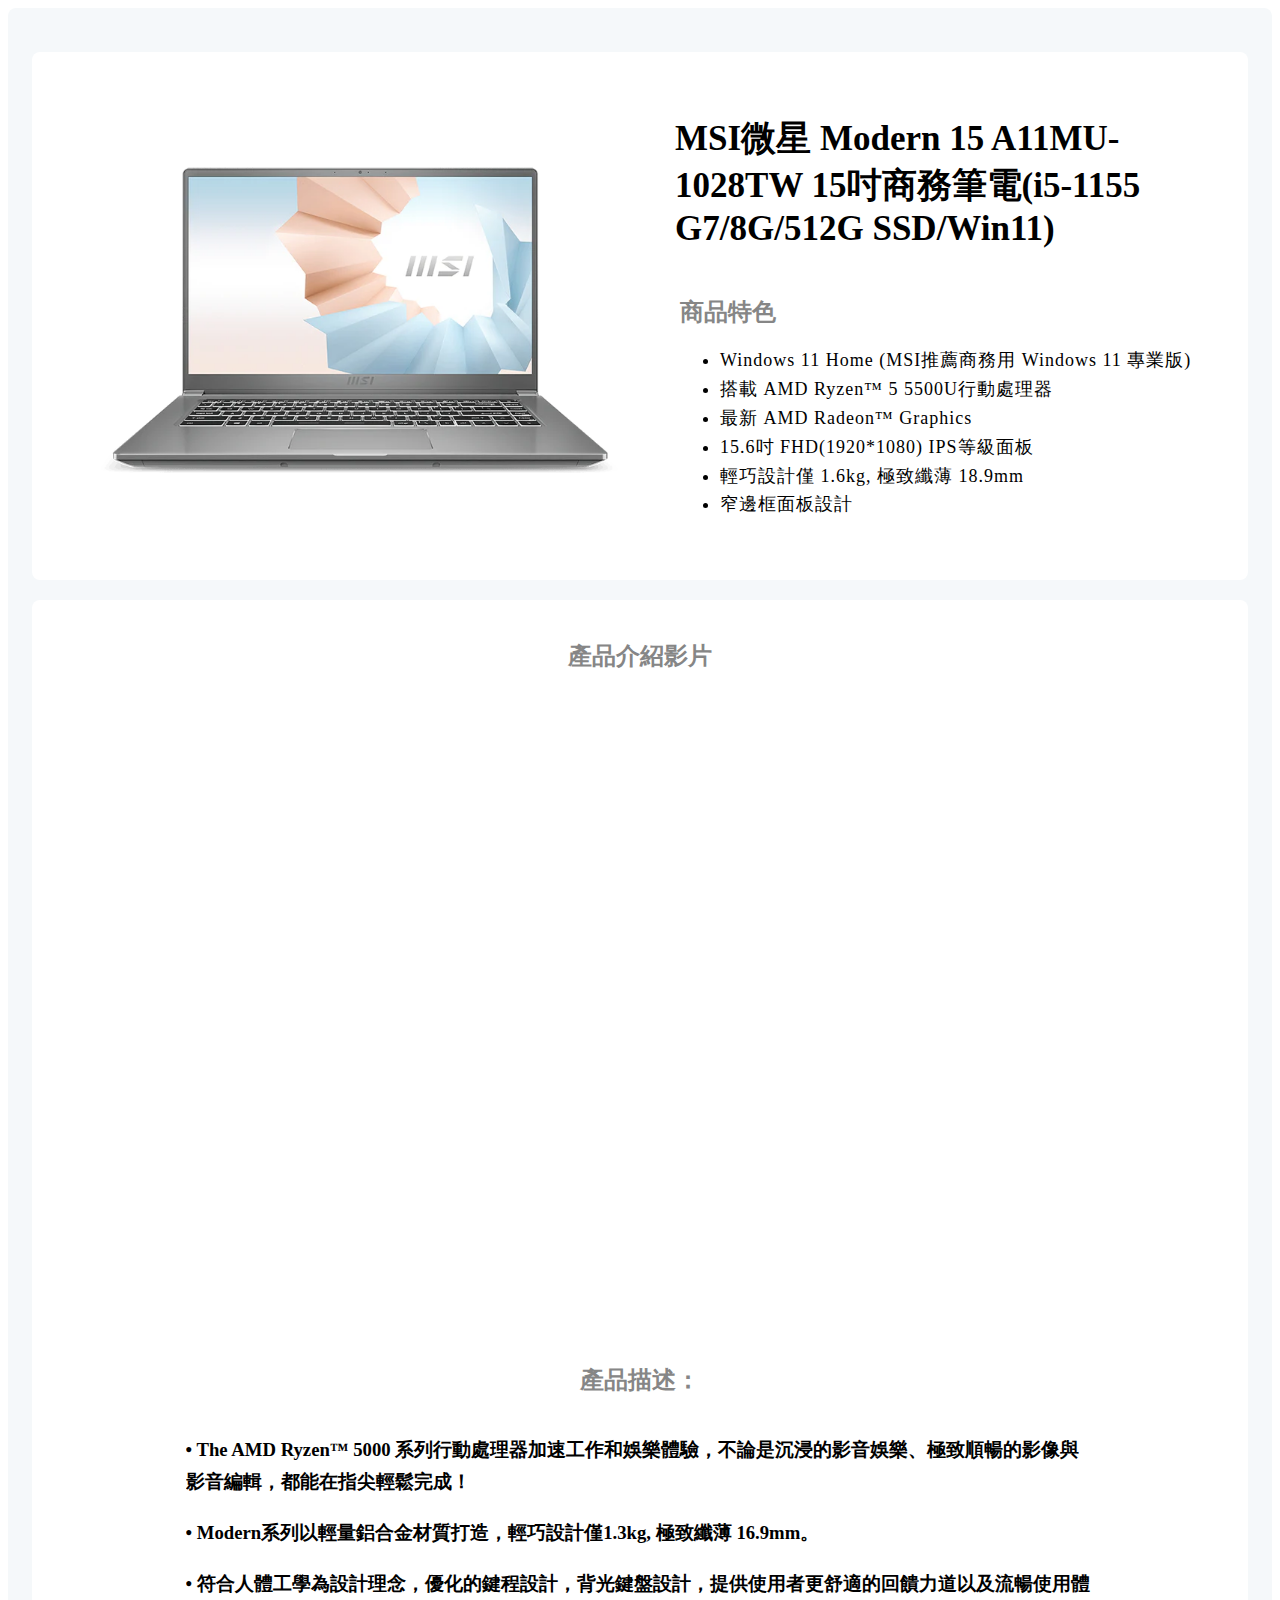
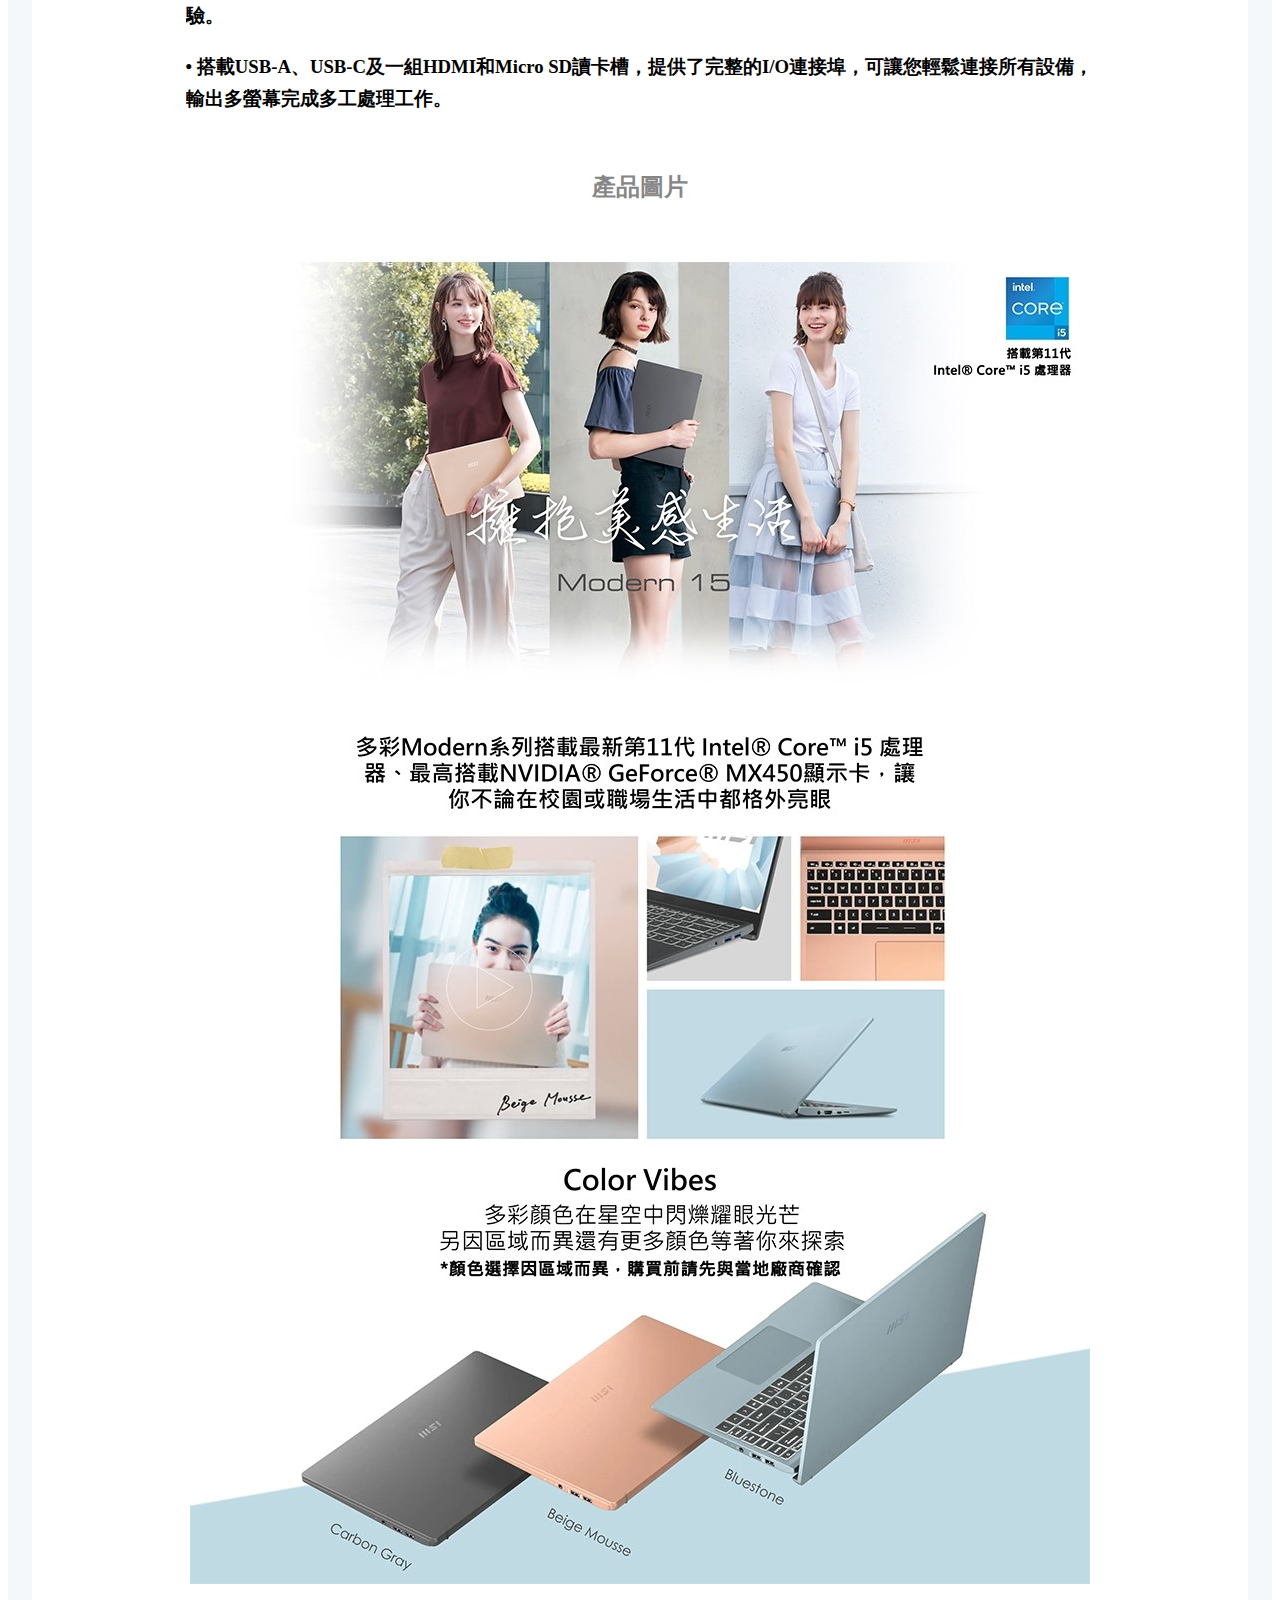
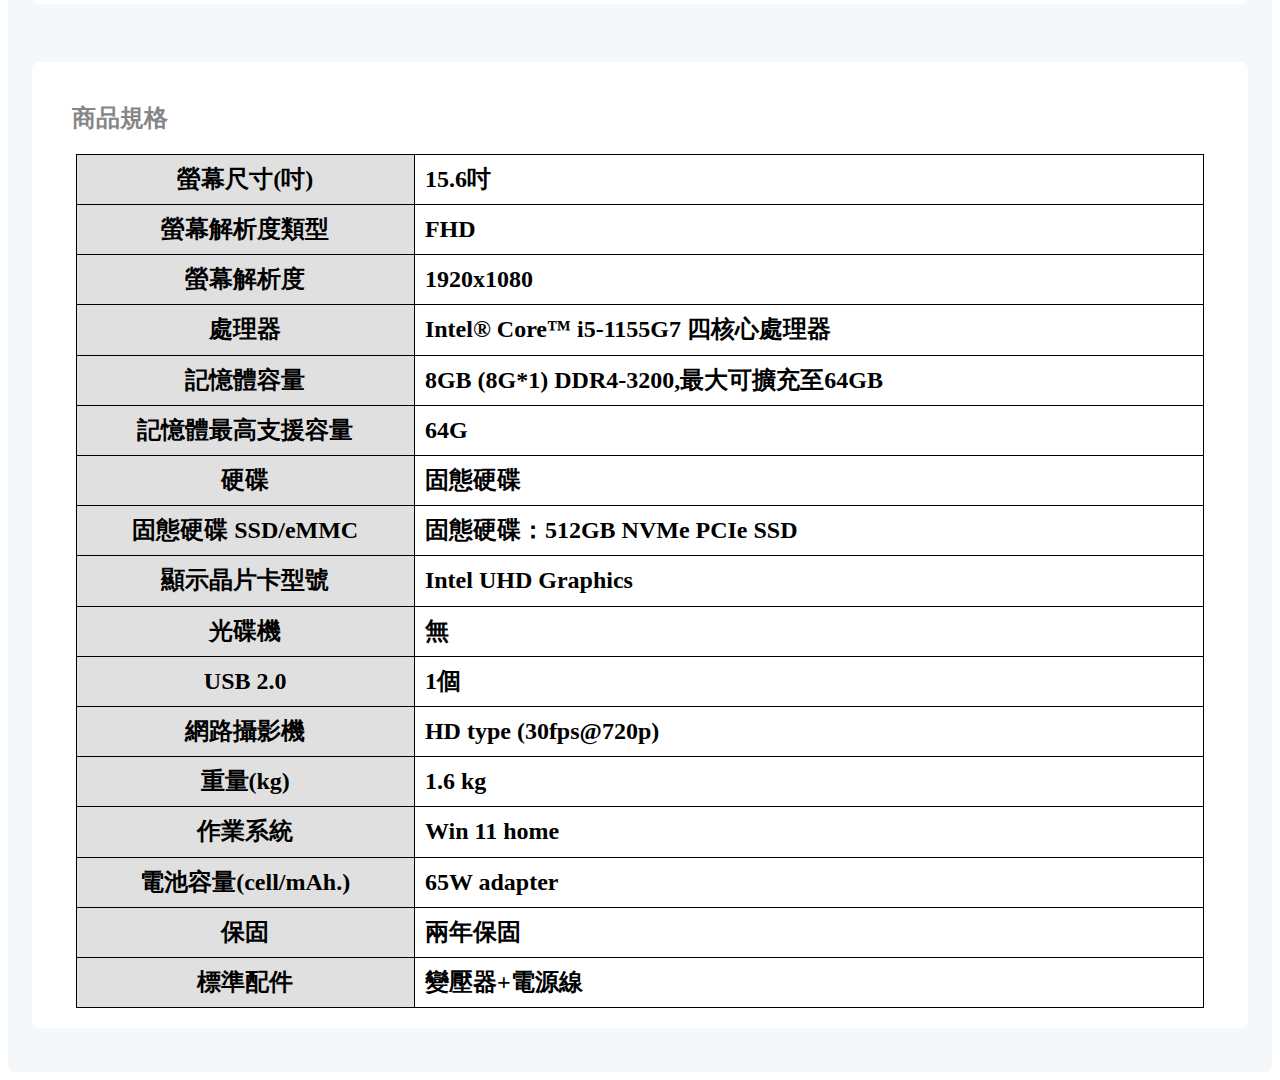
==== website_Test/index.html @ 8d3bd8da "Rename website_test.html to index.html" ====
<!DOCTYPE html>
<html lang="en">
<head>
    <meta charset="UTF-8">
    <meta http-equiv="X-UA-Compatible" content="IE=edge">
    <meta name="viewport" content="width=device-width, initial-scale=1.0">
    <title>Document</title>
    <link rel="stylesheet" href="ProductItemPage.css" >
    <link rel="stylesheet" href="ProductDescription.css">
    <link rel="stylesheet" href="ProductDetail.css">
</head>
<body>
    <div class="ProductItemPage__pageWrap">
        <div class="ProductItemPage__contentWrap">
            <div class="ProductItemPage__productInfoWrap">
                <div class="ProuctItemPage__leftInfoWrap">
                    <img src="img/msiComputer.jpg">                    
                </div>
                <div class="ProductItemPage__rightInfoWrap">
                    <div>
                        <h1 class="ProductDescription__Title"> MSI微星 Modern 15 A11MU-1028TW 15吋商務筆電(i5-1155 G7/8G/512G SSD/Win11)</h1>
                    </div>
                    <div class="ProductDescription__info">
                        <h2> 商品特色 </h2>
                        <ul>
                            <li>Windows 11 Home (MSI推薦商務用 Windows 11 專業版)</li>
                            <li>搭載 AMD Ryzen™ 5 5500U行動處理器</li>
                            <li>最新 AMD Radeon™ Graphics</li>
                            <li>15.6吋 FHD(1920*1080) IPS等級面板</li>
                            <li>輕巧設計僅 1.6kg, 極致纖薄 18.9mm</li>
                            <li>窄邊框面板設計</li>
                        </ul>
                    </div>
                </div>
            </div>
            <div class="ProductDetail">
                <!--產品介紹影片-->
                <div class="ProductDetail__pictureWrap">
                    <h2>產品介紹影片</h2>
                    <iframe width="1120" height="630" src="https://www.youtube.com/embed/jffWOtQJmJY" title="YouTube video player" frameborder="0" allow="accelerometer; autoplay; clipboard-write; encrypted-media; gyroscope; picture-in-picture" allowfullscreen></iframe>
                </div>
                <br>
                <!--產品描述-->
                <div class="ProductDetail__pictureWrap">
                    <h2>產品描述：</h2>
                    <div style="margin: auto; width: 80%; overflow: hidden; line-height: 200%;">
                        <h3>&bull; The AMD Ryzen™ 5000 系列行動處理器加速工作和娛樂體驗，不論是沉浸的影音娛樂、極致順暢的影像與影音編輯，都能在指尖輕鬆完成！</h3>
                        <h3>&bull; Modern系列以輕量鋁合金材質打造，輕巧設計僅1.3kg, 極致纖薄 16.9mm。</h3>                        
                        <h3>&bull; 符合人體工學為設計理念，優化的鍵程設計，背光鍵盤設計，提供使用者更舒適的回饋力道以及流暢使用體驗。</h3>                        
                        <h3>&bull; 搭載USB-A、USB-C及一組HDMI和Micro SD讀卡槽，提供了完整的I/O連接埠，可讓您輕鬆連接所有設備，輸出多螢幕完成多工處理工作。</h3>
                    </div>
                </div>
                <br>
                <!--產品圖片-->
                <div class="ProductDetail__pictureWrap">
                    <h2>產品圖片</h2>
                    <img src="img/ProductImage.jpg" alt="">
                </div>
            </div>
            <br>
            <!--商品規格-->
            <div class="ProductDetail">
                <div style="padding: 0px 20px;">
                    <h2>商品規格</h2>
                </div>
                <table>
                    <colgroup>
                        <col span="1" style="background-color:rgb(224, 224, 224)">
                    </colgroup>
                    <tbody>
                        <tr>
                            <th>螢幕尺寸(吋)</th>
                            <td>15.6吋</td>
                        </tr>
                        <tr>
                            <th>螢幕解析度類型</th>
                            <td>FHD</td>
                        </tr>
                        <tr>
                            <th>螢幕解析度</th>
                            <td>1920x1080</td>
                        </tr>
                        <tr>
                            <th>處理器</th>
                            <td>Intel® Core™ i5-1155G7 四核心處理器</td>
                        </tr>
                        <tr>
                            <th>記憶體容量</th>
                            <td>8GB (8G*1) DDR4-3200,最大可擴充至64GB</td>
                        </tr>
                        <tr>
                            <th>記憶體最高支援容量</th>
                            <td>64G</td>
                        </tr>
                        <tr>
                            <th>硬碟</th>
                            <td>固態硬碟</td>
                        </tr>
                        <tr>
                            <th>固態硬碟 SSD/eMMC</th>
                            <td>固態硬碟：512GB NVMe PCIe SSD</td>
                        </tr>
                        <tr>
                            <th>顯示晶片卡型號</th>
                            <td>Intel UHD Graphics</td>
                        </tr>
                        <tr>
                            <th>光碟機</th>
                            <td>無</td>
                        </tr>
                        <tr>
                            <th>USB 2.0</th>
                            <td>1個</td>
                        </tr>
                        <tr>
                            <th>網路攝影機</th>
                            <td>HD type (30fps@720p)</td>
                        </tr>
                        <tr>
                            <th>重量(kg)</th>
                            <td>1.6 kg</td>
                        </tr>
                        <tr>
                            <th>作業系統</th>
                            <td>Win 11 home</td>
                        </tr>
                        <tr>
                            <th>電池容量(cell/mAh.)</th>
                            <td>65W adapter</td>
                        </tr>
                        <tr>
                            <th>保固</th>
                            <td>兩年保固</td>
                        </tr>
                        <tr>
                            <th>標準配件</th>
                            <td>變壓器+電源線</td>
                        </tr>
                    </tbody>
                </table>
            </div>
        </div>
    </div>
</body>
</html>
---- website_Test/ProductItemPage.css ----
.ProductItemPage__pageWrap {
    margin: 0;
    padding: 24px;
    background-color: #f5f8fa;
}
.ProductItemPage__contentWrap {
    margin: 0 auto;
    max-width: 1232px;
}
.ProductItemPage__productInfoWrap {
    display: flex;
    background-color: white;
    margin: 20px 0;
    padding: 24px;
    border-radius: 8px;
}
.ProuctItemPage__leftInfoWrap {
    margin-right: 20px;
    max-width: 700px;
    position: relative;
}
.ProuctItemPage__leftInfoWrap img {
    max-height: 480px;
}
.ProductItemPage__rightInfoWrap {
    margin: auto;
}

img {
    display: block;
}
div {
    display: block;
    border-radius: 8px;
}
h2 {
    color: #868686;
}
h3 {
    text-align: left;
}
---- website_Test/ProductDescription.css ----
.ProductDescription__Title {
    font-size: 35px;
}
.ProductDescription__info {
    padding: 5px;
    line-height: 180%;
}
.ProductDescription__info li {
    font-size: 18px;
    letter-spacing: 1px;
}
---- website_Test/ProductDetail.css ----
.ProductDetail {
    background-color: white;
    margin: 20px auto;
    padding: 20px;
}

.ProductDetail table, th, td {
    font-size: 24px;
    border: 1px solid;
    border-collapse: collapse;
    line-height: 180%;
    font-weight: 800;
}
.ProductDetail table {
    margin: auto;
    width: 96%;
}
.ProductDetail th {
    text-align: center;
    width: 30%;
}
.ProductDetail td {
    text-align: left;
    padding: 3px 10px;
}
.ProductDetail__pictureWrap {
    padding: 0px 20px;
    text-align: center;
}
.ProductDetail__pictureWrap img {
    margin: auto;
}
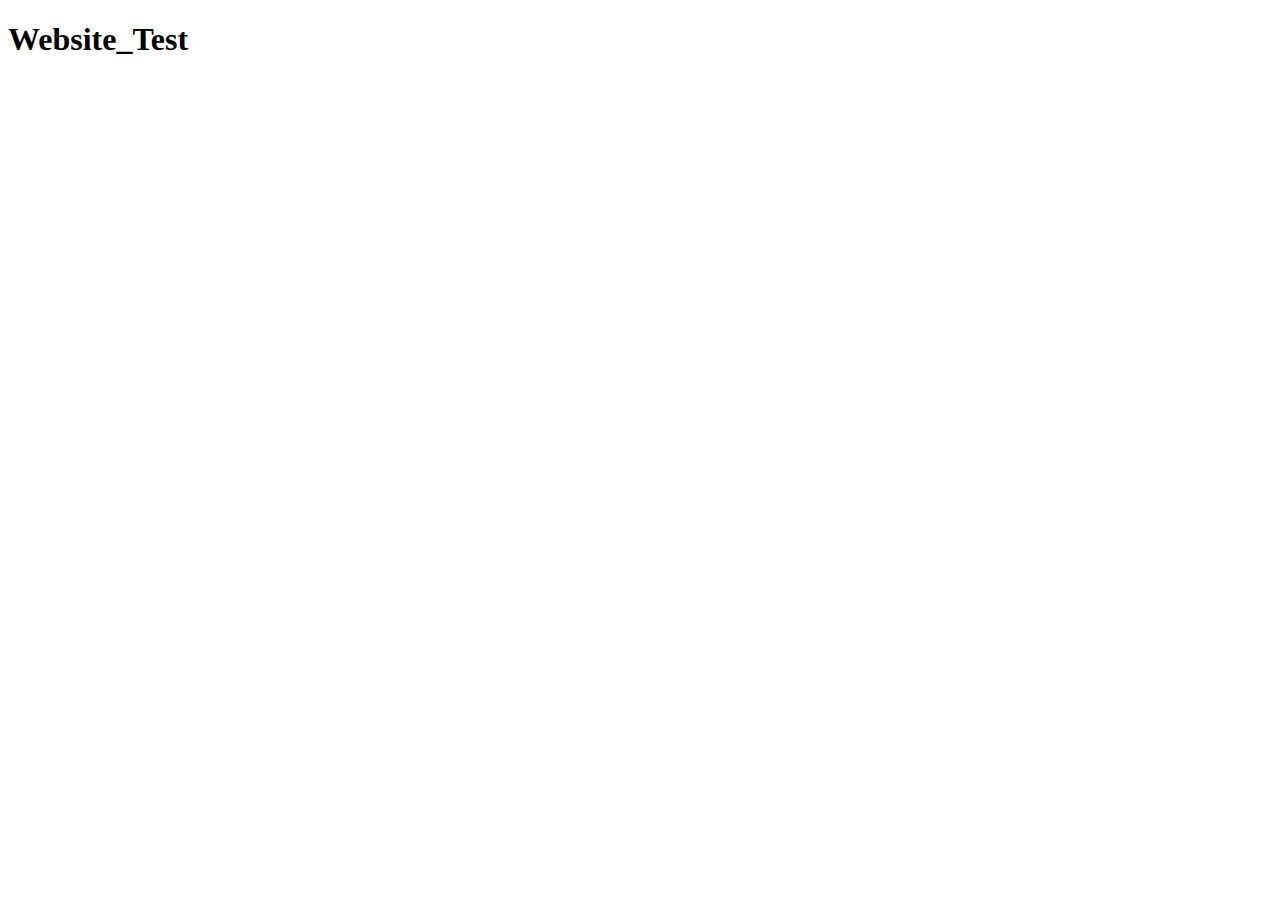
==== commit b0279b1c: "add a directory" ====
--- a/website_Test/index.html
+++ b/website_Test/index.html
@@ -1,145 +1,12 @@
-<!DOCTYPE html>
-<html lang="en">
-<head>
-    <meta charset="UTF-8">
-    <meta http-equiv="X-UA-Compatible" content="IE=edge">
-    <meta name="viewport" content="width=device-width, initial-scale=1.0">
-    <title>Document</title>
-    <link rel="stylesheet" href="ProductItemPage.css" >
-    <link rel="stylesheet" href="ProductDescription.css">
-    <link rel="stylesheet" href="ProductDetail.css">
-</head>
-<body>
-    <div class="ProductItemPage__pageWrap">
-        <div class="ProductItemPage__contentWrap">
-            <div class="ProductItemPage__productInfoWrap">
-                <div class="ProuctItemPage__leftInfoWrap">
-                    <img src="img/msiComputer.jpg">                    
-                </div>
-                <div class="ProductItemPage__rightInfoWrap">
-                    <div>
-                        <h1 class="ProductDescription__Title"> MSI微星 Modern 15 A11MU-1028TW 15吋商務筆電(i5-1155 G7/8G/512G SSD/Win11)</h1>
-                    </div>
-                    <div class="ProductDescription__info">
-                        <h2> 商品特色 </h2>
-                        <ul>
-                            <li>Windows 11 Home (MSI推薦商務用 Windows 11 專業版)</li>
-                            <li>搭載 AMD Ryzen™ 5 5500U行動處理器</li>
-                            <li>最新 AMD Radeon™ Graphics</li>
-                            <li>15.6吋 FHD(1920*1080) IPS等級面板</li>
-                            <li>輕巧設計僅 1.6kg, 極致纖薄 18.9mm</li>
-                            <li>窄邊框面板設計</li>
-                        </ul>
-                    </div>
-                </div>
-            </div>
-            <div class="ProductDetail">
-                <!--產品介紹影片-->
-                <div class="ProductDetail__pictureWrap">
-                    <h2>產品介紹影片</h2>
-                    <iframe width="1120" height="630" src="https://www.youtube.com/embed/jffWOtQJmJY" title="YouTube video player" frameborder="0" allow="accelerometer; autoplay; clipboard-write; encrypted-media; gyroscope; picture-in-picture" allowfullscreen></iframe>
-                </div>
-                <br>
-                <!--產品描述-->
-                <div class="ProductDetail__pictureWrap">
-                    <h2>產品描述：</h2>
-                    <div style="margin: auto; width: 80%; overflow: hidden; line-height: 200%;">
-                        <h3>&bull; The AMD Ryzen™ 5000 系列行動處理器加速工作和娛樂體驗，不論是沉浸的影音娛樂、極致順暢的影像與影音編輯，都能在指尖輕鬆完成！</h3>
-                        <h3>&bull; Modern系列以輕量鋁合金材質打造，輕巧設計僅1.3kg, 極致纖薄 16.9mm。</h3>                        
-                        <h3>&bull; 符合人體工學為設計理念，優化的鍵程設計，背光鍵盤設計，提供使用者更舒適的回饋力道以及流暢使用體驗。</h3>                        
-                        <h3>&bull; 搭載USB-A、USB-C及一組HDMI和Micro SD讀卡槽，提供了完整的I/O連接埠，可讓您輕鬆連接所有設備，輸出多螢幕完成多工處理工作。</h3>
-                    </div>
-                </div>
-                <br>
-                <!--產品圖片-->
-                <div class="ProductDetail__pictureWrap">
-                    <h2>產品圖片</h2>
-                    <img src="img/ProductImage.jpg" alt="">
-                </div>
-            </div>
-            <br>
-            <!--商品規格-->
-            <div class="ProductDetail">
-                <div style="padding: 0px 20px;">
-                    <h2>商品規格</h2>
-                </div>
-                <table>
-                    <colgroup>
-                        <col span="1" style="background-color:rgb(224, 224, 224)">
-                    </colgroup>
-                    <tbody>
-                        <tr>
-                            <th>螢幕尺寸(吋)</th>
-                            <td>15.6吋</td>
-                        </tr>
-                        <tr>
-                            <th>螢幕解析度類型</th>
-                            <td>FHD</td>
-                        </tr>
-                        <tr>
-                            <th>螢幕解析度</th>
-                            <td>1920x1080</td>
-                        </tr>
-                        <tr>
-                            <th>處理器</th>
-                            <td>Intel® Core™ i5-1155G7 四核心處理器</td>
-                        </tr>
-                        <tr>
-                            <th>記憶體容量</th>
-                            <td>8GB (8G*1) DDR4-3200,最大可擴充至64GB</td>
-                        </tr>
-                        <tr>
-                            <th>記憶體最高支援容量</th>
-                            <td>64G</td>
-                        </tr>
-                        <tr>
-                            <th>硬碟</th>
-                            <td>固態硬碟</td>
-                        </tr>
-                        <tr>
-                            <th>固態硬碟 SSD/eMMC</th>
-                            <td>固態硬碟：512GB NVMe PCIe SSD</td>
-                        </tr>
-                        <tr>
-                            <th>顯示晶片卡型號</th>
-                            <td>Intel UHD Graphics</td>
-                        </tr>
-                        <tr>
-                            <th>光碟機</th>
-                            <td>無</td>
-                        </tr>
-                        <tr>
-                            <th>USB 2.0</th>
-                            <td>1個</td>
-                        </tr>
-                        <tr>
-                            <th>網路攝影機</th>
-                            <td>HD type (30fps@720p)</td>
-                        </tr>
-                        <tr>
-                            <th>重量(kg)</th>
-                            <td>1.6 kg</td>
-                        </tr>
-                        <tr>
-                            <th>作業系統</th>
-                            <td>Win 11 home</td>
-                        </tr>
-                        <tr>
-                            <th>電池容量(cell/mAh.)</th>
-                            <td>65W adapter</td>
-                        </tr>
-                        <tr>
-                            <th>保固</th>
-                            <td>兩年保固</td>
-                        </tr>
-                        <tr>
-                            <th>標準配件</th>
-                            <td>變壓器+電源線</td>
-                        </tr>
-                    </tbody>
-                </table>
-            </div>
-        </div>
-    </div>
-</body>
-</html>
+<!DOCTYPE html>
+<html lang="en">
+<head>
+    <meta charset="UTF-8">
+    <meta http-equiv="X-UA-Compatible" content="IE=edge">
+    <meta name="viewport" content="width=device-width, initial-scale=1.0">
+    <title>Test</title>
+</head>
+<body>
+    <h1>Website_Test</h1>
+</body>
+</html>